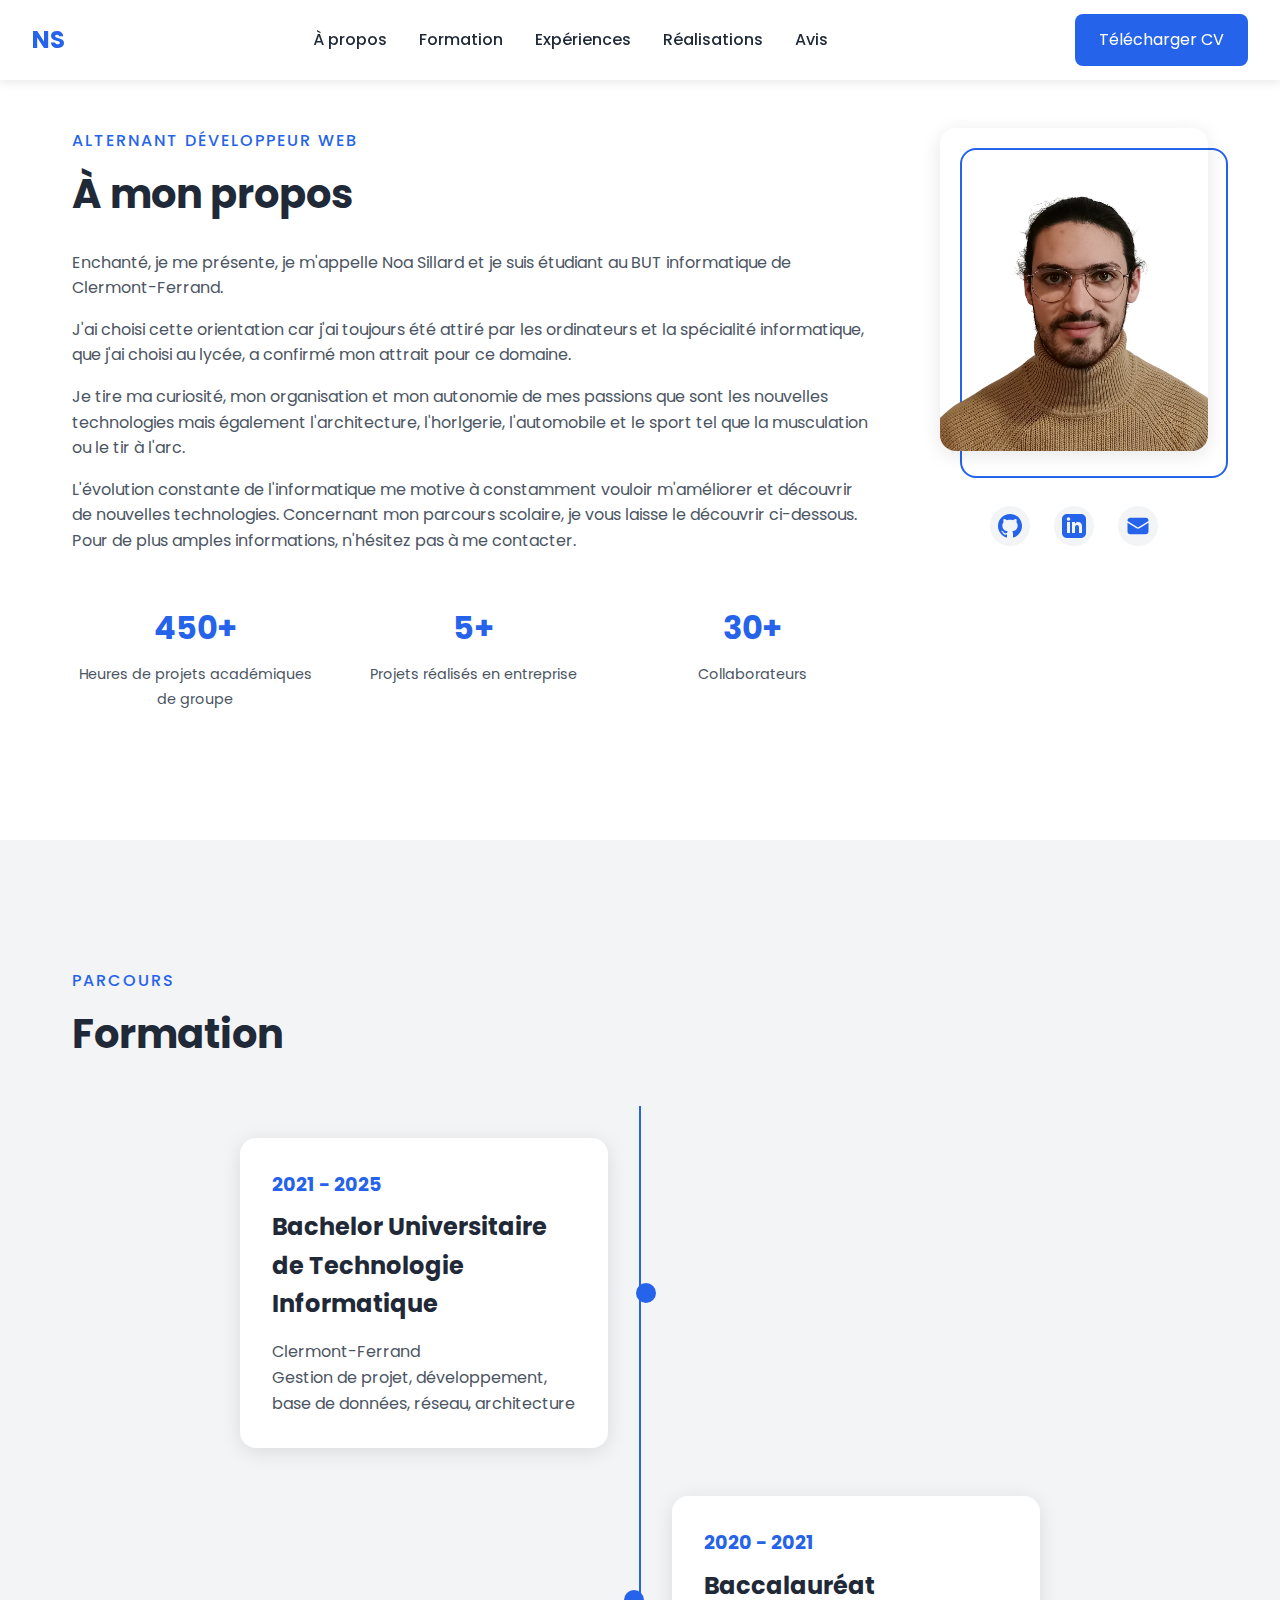
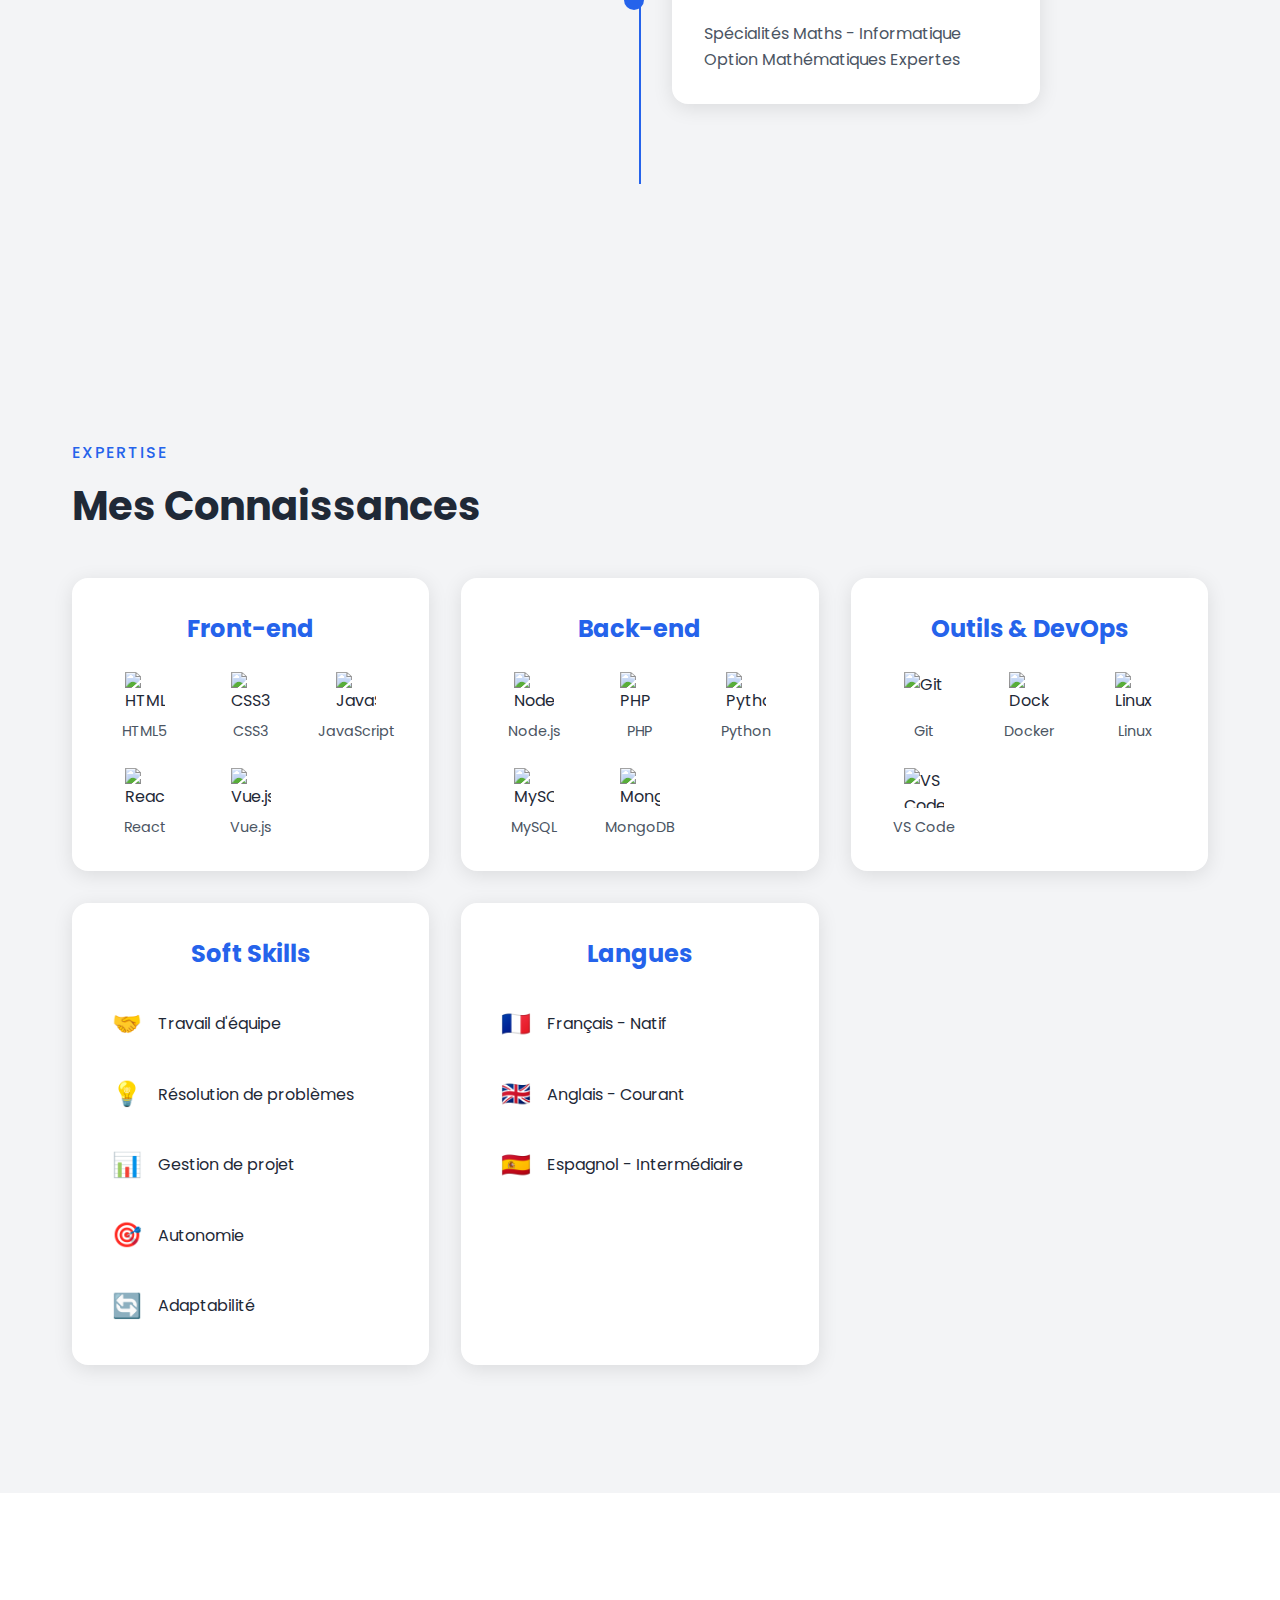
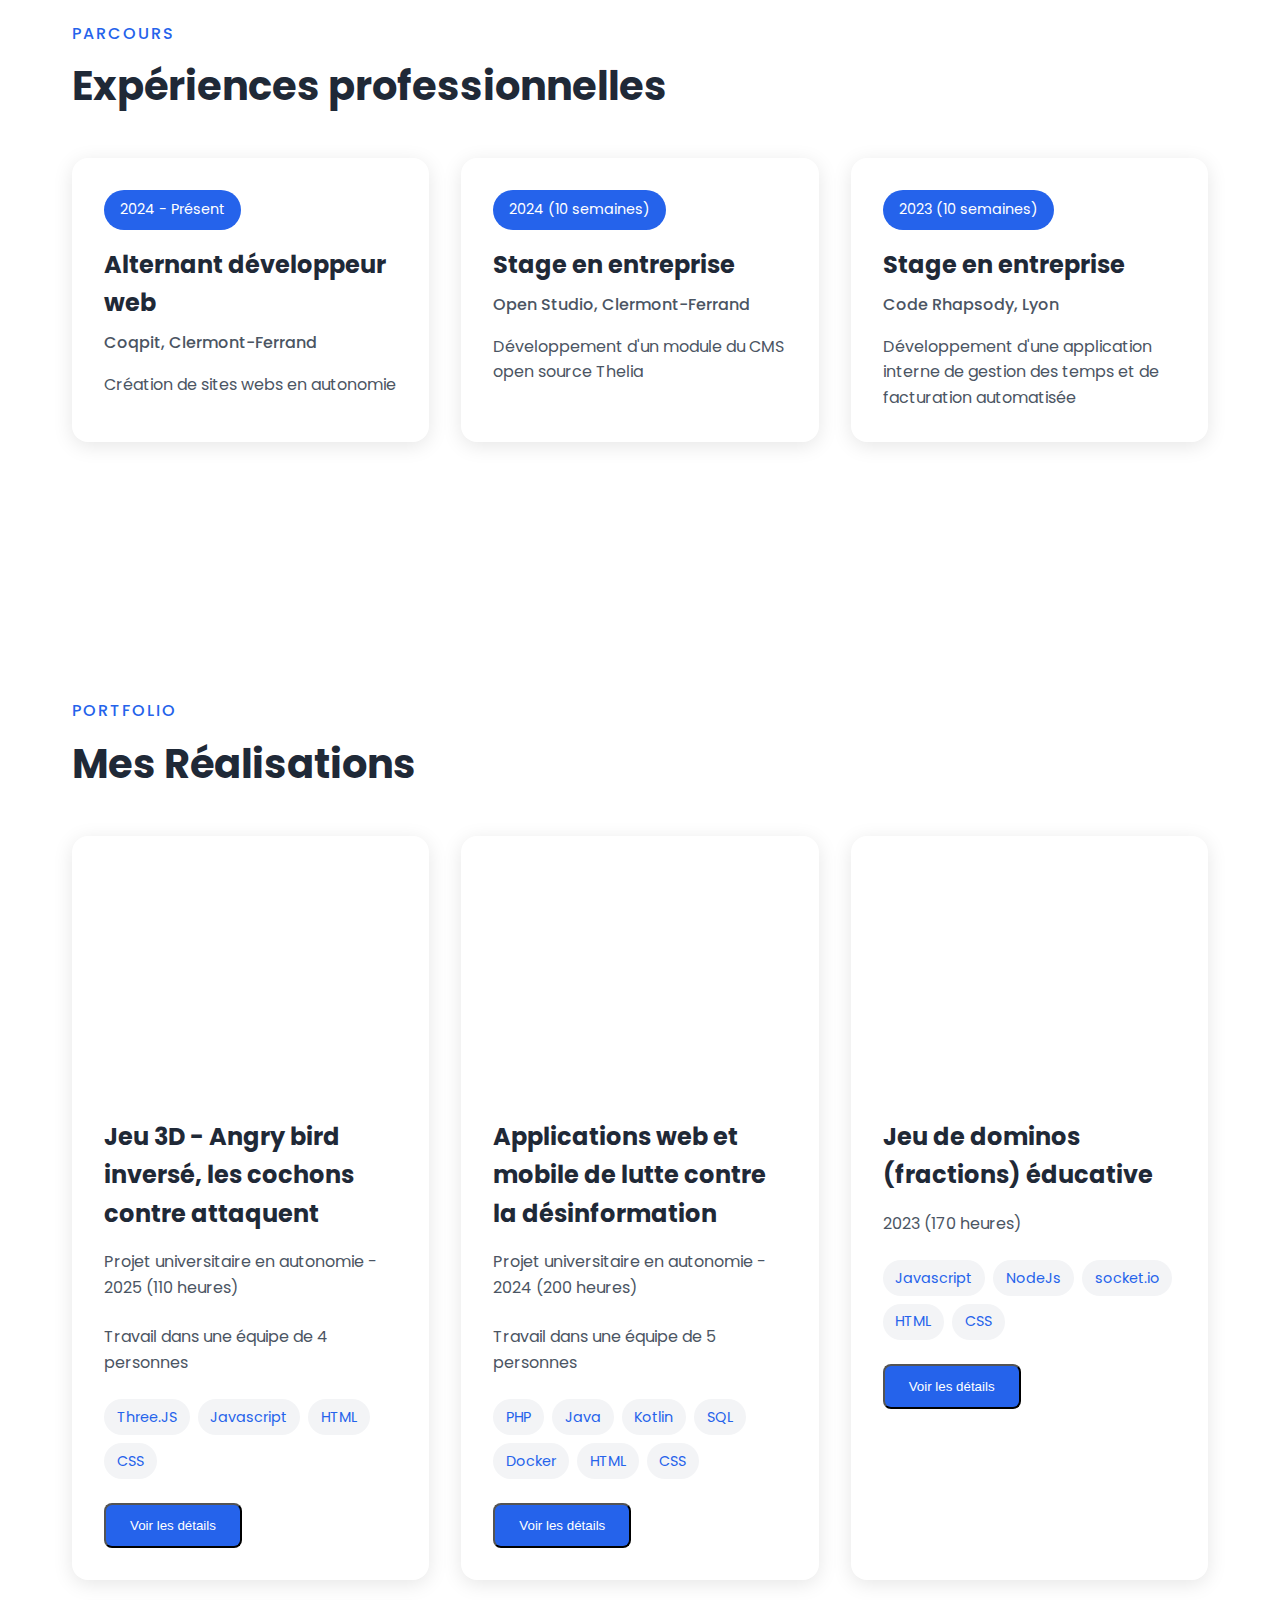
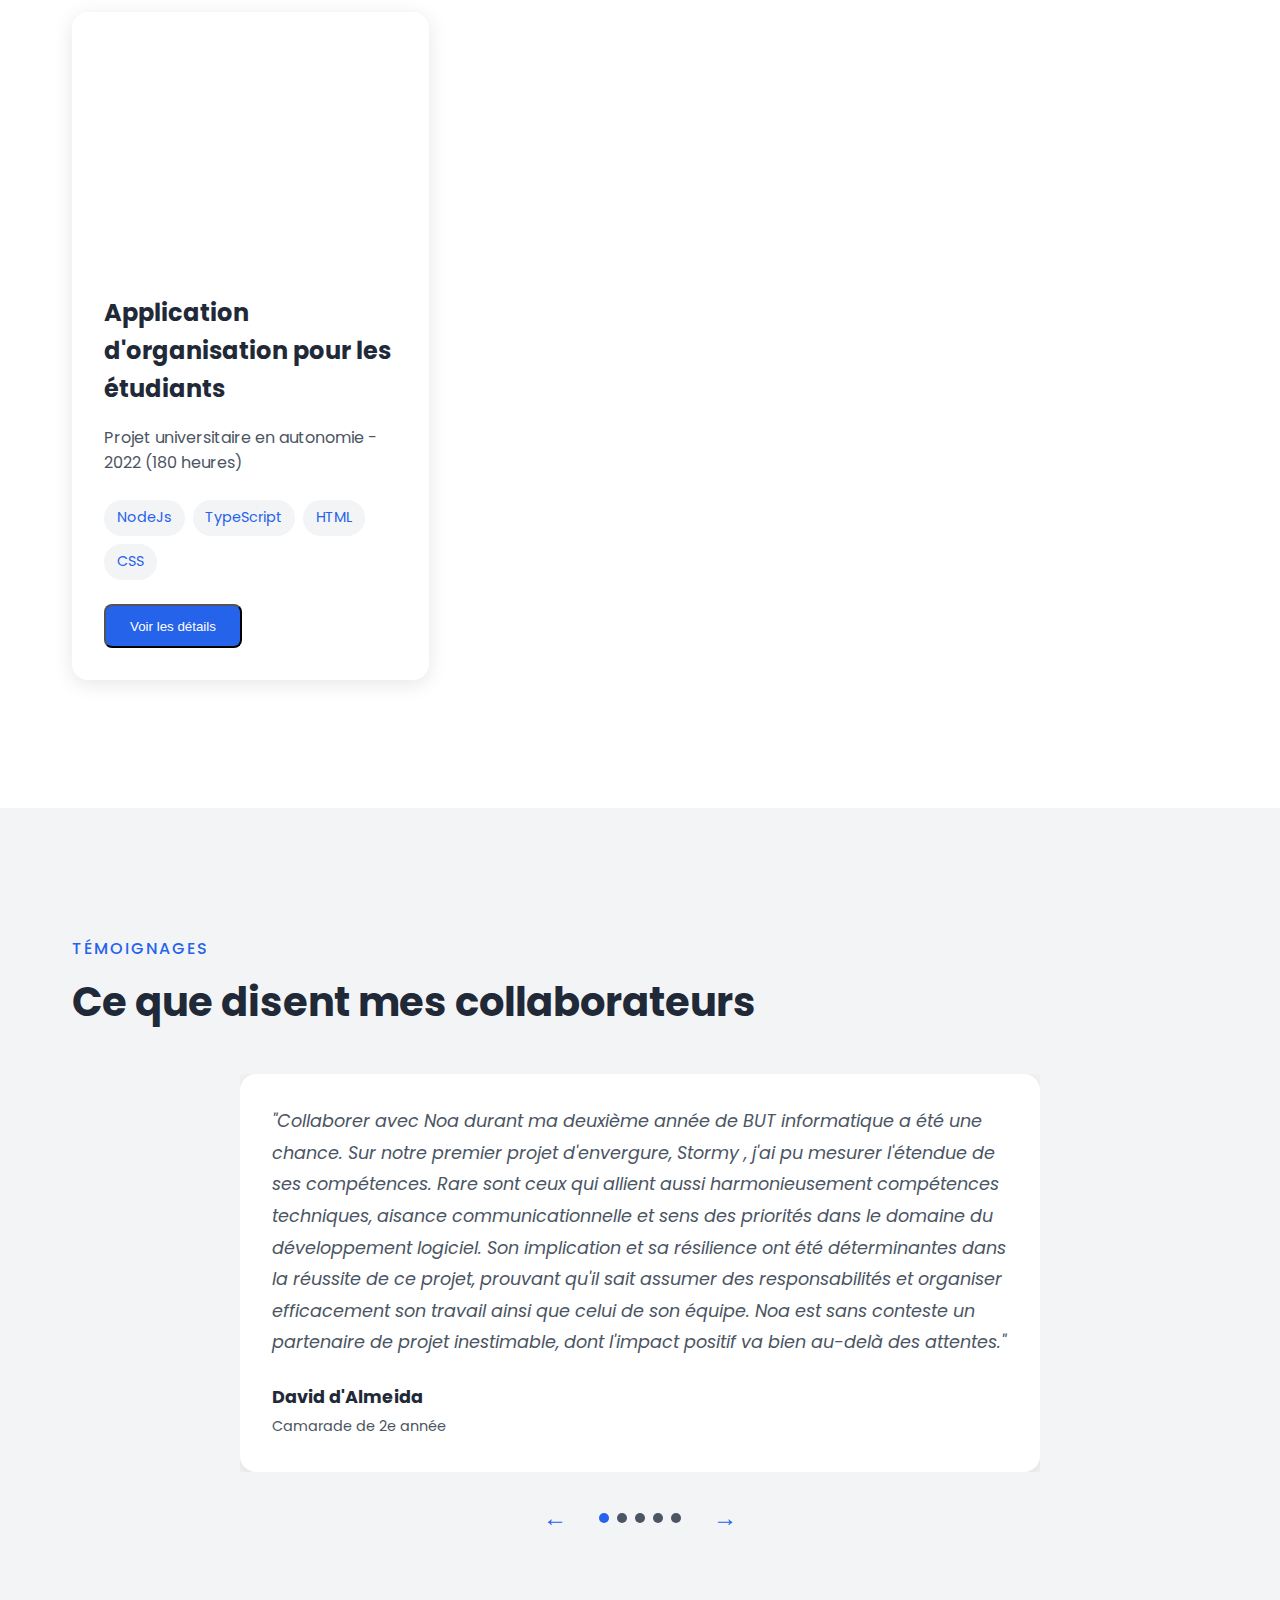
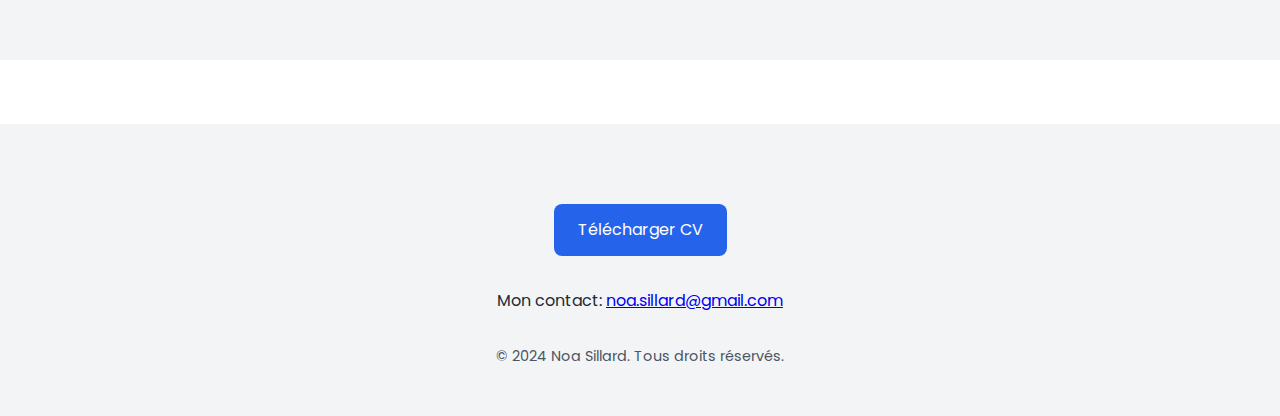
==== index.html @ a4a748f6 "first push" ====
<!DOCTYPE html>
<html lang="fr">
<head>
    <meta charset="UTF-8">
    <meta name="viewport" content="width=device-width, initial-scale=1.0">
    <meta name="description" content="Portfolio de Noa Sillard - Découvrez mes projets, compétences et expériences professionnelles">
    <meta name="keywords" content="Noa Sillard, portfolio, développeur, projets, expériences professionnelles">
    <title>Noa Sillard - Portfolio</title>
    
    <!-- Styles -->
    <link rel="stylesheet" href="style/main.css">
    <link rel="stylesheet" href="style/header.css">
    <link rel="stylesheet" href="style/about.css">
    <link rel="stylesheet" href="style/skills.css">
    <link rel="stylesheet" href="style/formation.css">
    <link rel="stylesheet" href="style/experience.css">
    <link rel="stylesheet" href="style/projects.css">
    <link rel="stylesheet" href="style/testimonials.css">
    <link rel="stylesheet" href="style/footer.css">
    <link rel="stylesheet" href="https://fonts.googleapis.com/css2?family=Poppins:wght@300;400;500;600;700&display=swap">
</head>
<body>
    <div id="header-container"></div>
    <main>
        <div id="about-container"></div>
        <div id="formation-container"></div>
        <div id="skills-container"></div>
        <div id="experience-container"></div>
        <div id="projects-container"></div>
        <div id="testimonials-container"></div>
    </main>
    <div id="footer-container"></div>

    <!-- Scripts -->
    <script src="js/include.js"></script>
    <script src="js/main.js" type="module"></script>
</body>
</html>
---- style/main.css ----
:root {
    --primary-color: #2563eb;
    --text-color: #1f2937;
    --bg-color: #ffffff;
    --accent-color: #3b82f6;
    --gray-light: #f3f4f6;
    --gray-dark: #4b5563;
    --transition: all 0.3s ease;
}

* {
    margin: 0;
    padding: 0;
    box-sizing: border-box;
}

body {
    font-family: 'Poppins', sans-serif;
    line-height: 1.6;
    color: var(--text-color);
    background-color: var(--bg-color);
}

.container {
    max-width: 1200px;
    margin: 0 auto;
    padding: 0 2rem;
}

.section {
    padding: 8rem 0;
}

.section-subtitle {
    display: inline-block;
    font-size: 1rem;
    color: var(--primary-color);
    font-weight: 500;
    margin-bottom: 1rem;
    text-transform: uppercase;
    letter-spacing: 2px;
}

.section-title {
    font-size: 2.5rem;
    margin-bottom: 2rem;
    color: var(--text-color);
    line-height: 1.2;
}

/* Boutons communs */
.btn-primary {
    display: inline-block;
    padding: 0.8rem 1.5rem;
    background-color: var(--primary-color);
    color: white;
    text-decoration: none;
    border-radius: 0.5rem;
    transition: var(--transition);
}

.btn-primary:hover {
    background-color: var(--accent-color);
    transform: translateY(-2px);
}

.btn-secondary {
    display: inline-block;
    padding: 0.8rem 1.5rem;
    background-color: var(--accent-color);
    color: white;
    text-decoration: none;
    border-radius: 0.5rem;
    transition: var(--transition);
}

.btn-outline {
    display: inline-block;
    padding: 0.8rem 1.5rem;
    border: 2px solid var(--primary-color);
    color: var(--primary-color);
    text-decoration: none;
    border-radius: 0.5rem;
    transition: var(--transition);
}

.btn-outline:hover {
    background-color: var(--primary-color);
    color: white;
}
---- style/header.css ----
.header {
    position: fixed;
    top: 0;
    left: 0;
    width: 100%;
    background-color: var(--bg-color);
    box-shadow: 0 2px 10px rgba(0, 0, 0, 0.1);
    z-index: 1000;
    transition: var(--transition);
}

.nav-container {
    display: flex;
    justify-content: space-between;
    align-items: center;
    height: 80px;
    padding: 0 2rem;
}

.logo {
    font-size: 1.5rem;
    font-weight: 700;
    color: var(--primary-color);
}

.nav-links {
    display: flex;
    gap: 2rem;
    list-style: none;
}

.nav-links a {
    text-decoration: none;
    color: var(--text-color);
    font-weight: 500;
    transition: var(--transition);
}

.nav-links a:hover {
    color: var(--primary-color);
}

/* Mobile Menu */
.mobile-menu-btn {
    display: none;
    flex-direction: column;
    justify-content: space-between;
    width: 30px;
    height: 21px;
    background: none;
    border: none;
    cursor: pointer;
    padding: 0;
    z-index: 1000;
}

.mobile-menu-btn span {
    width: 100%;
    height: 3px;
    background-color: var(--primary-color);
    border-radius: 3px;
    transition: var(--transition);
}

@media (max-width: 768px) {
    .mobile-menu-btn {
        display: flex;
    }

    .nav-links {
        position: fixed;
        top: 80px;
        left: -100%;
        width: 100%;
        height: calc(100vh - 80px);
        background-color: var(--bg-color);
        flex-direction: column;
        align-items: center;
        padding: 2rem;
        transition: var(--transition);
        z-index: 900;
    }

    .nav-links.active {
        left: 0;
    }

    .nav-links li {
        margin: 1.5rem 0;
    }

    .mobile-menu-btn.active span:nth-child(1) {
        transform: translateY(9px) rotate(45deg);
    }

    .mobile-menu-btn.active span:nth-child(2) {
        opacity: 0;
    }

    .mobile-menu-btn.active span:nth-child(3) {
        transform: translateY(-9px) rotate(-45deg);
    }
}
---- style/about.css ----
.about-content {
    display: grid;
    grid-template-columns: 3fr 1fr;
    gap: 4rem;
    align-items: start;
}

.about-description {
    margin-bottom: 2.5rem;
}

.about-description p {
    margin-bottom: 1rem;
    color: var(--gray-dark);
}

.about-stats {
    display: grid;
    grid-template-columns: repeat(3, 1fr);
    gap: 2rem;
    margin-top: 3rem;
}

.stat-item {
    text-align: center;
}

.stat-number {
    display: block;
    font-size: 2rem;
    font-weight: 700;
    color: var(--primary-color);
    margin-bottom: 0.5rem;
}

.stat-label {
    font-size: 0.9rem;
    color: var(--gray-dark);
}

.about-right {
    display: flex;
    flex-direction: column;
    gap: 2rem;
}

.about-image {
    position: relative;
    max-width: 400px;
    margin: 0 auto;
}

.profile-image {
    width: 100%;
    border-radius: 1rem;
    box-shadow: 0 4px 20px rgba(0, 0, 0, 0.1);
    position: relative;
    z-index: 2;
}

.image-decoration {
    position: absolute;
    width: 100%;
    height: 100%;
    border: 2px solid var(--primary-color);
    border-radius: 1rem;
    top: 20px;
    left: 20px;
    z-index: 1;
}

.about-social {
    display: flex;
    justify-content: center;
    gap: 1.5rem;
    margin-top: 1rem;
}

.social-link {
    display: flex;
    align-items: center;
    justify-content: center;
    width: 40px;
    height: 40px;
    border-radius: 50%;
    background-color: var(--gray-light);
    transition: var(--transition);
}

.social-link:hover {
    transform: translateY(-3px);
    background-color: var(--primary-color);
}

.social-link img,
.social-link svg {
    width: 24px;
    height: 24px;
    color: var(--primary-color);
}

.social-link:hover img,
.social-link:hover svg {
    filter: brightness(0) invert(1);
}

.mail-icon {
    width: 24px;
    height: 24px;
}

@media (max-width: 768px) {
    .about-content {
        grid-template-columns: 1fr;
        text-align: center;
    }

    .about-stats {
        justify-content: center;
    }

    .about-image {
        max-width: 300px;
    }

    .image-decoration {
        display: none;
    }
}
---- style/skills.css ----
.skills {
    background-color: var(--gray-light);
}

.skills-grid {
    display: grid;
    grid-template-columns: repeat(auto-fit, minmax(280px, 1fr));
    gap: 2rem;
    margin-top: 3rem;
}

.skill-card {
    background-color: var(--bg-color);
    border-radius: 1rem;
    padding: 2rem;
    box-shadow: 0 4px 20px rgba(0, 0, 0, 0.1);
    transition: var(--transition);
}

.skill-card:hover {
    transform: translateY(-5px);
}

.skill-card h3 {
    font-size: 1.5rem;
    color: var(--primary-color);
    margin-bottom: 1.5rem;
    text-align: center;
}

.skill-items {
    display: grid;
    grid-template-columns: repeat(auto-fit, minmax(80px, 1fr));
    gap: 1.5rem;
}

.skill-item {
    display: flex;
    flex-direction: column;
    align-items: center;
    gap: 0.5rem;
}

.skill-item img {
    width: 40px;
    height: 40px;
    transition: var(--transition);
}

.skill-item:hover img {
    transform: scale(1.1);
}

.skill-item span {
    font-size: 0.9rem;
    color: var(--gray-dark);
    text-align: center;
}

.skill-list {
    display: flex;
    flex-direction: column;
    gap: 1rem;
}

.skill-list-item {
    display: flex;
    align-items: center;
    gap: 1rem;
    padding: 0.5rem;
    border-radius: 0.5rem;
    transition: var(--transition);
}

.skill-list-item:hover {
    background-color: var(--gray-light);
}

.skill-icon {
    font-size: 1.5rem;
}

@media (max-width: 768px) {
    .skills-grid {
        grid-template-columns: 1fr;
    }
}
---- style/formation.css ----
.formation {
    background-color: var(--gray-light);
}

.timeline {
    position: relative;
    max-width: 800px;
    margin: 3rem auto 0;
    padding: 2rem 0;
}

.timeline::before {
    content: '';
    position: absolute;
    width: 2px;
    height: 100%;
    background-color: var(--primary-color);
    left: 50%;
    transform: translateX(-50%);
    top: 0;
}

.timeline-item {
    position: relative;
    margin-bottom: 3rem;
    width: calc(50% - 2rem);
    margin-left: auto;
}

.timeline-item:nth-child(odd) {
    margin-right: auto;
    margin-left: 0;
}

.timeline-content {
    background-color: var(--bg-color);
    padding: 2rem;
    border-radius: 1rem;
    box-shadow: 0 4px 20px rgba(0, 0, 0, 0.1);
    position: relative;
    transition: var(--transition);
}

.timeline-content:hover {
    transform: translateY(-5px);
}

.timeline-content::before {
    content: '';
    position: absolute;
    width: 20px;
    height: 20px;
    background-color: var(--primary-color);
    border-radius: 50%;
    top: 50%;
    transform: translateY(-50%);
}

.timeline-item:nth-child(odd) .timeline-content::before {
    right: -3rem;
}

.timeline-item:nth-child(even) .timeline-content::before {
    left: -3rem;
}

.timeline-content h3 {
    color: var(--primary-color);
    font-size: 1.2rem;
    margin-bottom: 0.5rem;
}

.timeline-content h4 {
    font-size: 1.5rem;
    margin-bottom: 1rem;
    color: var(--text-color);
}

.timeline-content p {
    color: var(--gray-dark);
}

@media (max-width: 768px) {
    .timeline::before {
        left: 1rem;
    }

    .timeline-item {
        width: calc(100% - 3rem);
        margin-left: 3rem;
    }

    .timeline-item:nth-child(odd) {
        margin-left: 3rem;
    }

    .timeline-content::before {
        left: -2.5rem !important;
    }
}
---- style/experience.css ----
.experience-grid {
    display: grid;
    grid-template-columns: repeat(auto-fit, minmax(300px, 1fr));
    gap: 2rem;
    margin-top: 3rem;
}

.experience-card {
    background-color: var(--bg-color);
    border-radius: 1rem;
    padding: 2rem;
    box-shadow: 0 4px 20px rgba(0, 0, 0, 0.1);
    transition: var(--transition);
    position: relative;
    overflow: hidden;
    cursor: pointer;
}

.experience-card:hover {
    transform: translateY(-5px);
}

.experience-date {
    display: inline-block;
    background-color: var(--primary-color);
    color: white;
    padding: 0.5rem 1rem;
    border-radius: 2rem;
    font-size: 0.9rem;
    margin-bottom: 1rem;
}

.experience-card h3 {
    font-size: 1.5rem;
    margin-bottom: 0.5rem;
    color: var(--text-color);
}

.experience-company {
    color: var(--gray-dark);
    margin-bottom: 1rem;
    font-weight: 500;
}

.experience-preview {
    color: var(--gray-dark);
}

.experience-hover {
    position: absolute;
    top: 0;
    left: 0;
    width: 100%;
    height: 100%;
    background-color: rgba(37, 99, 235, 0.95);
    color: white;
    padding: 2rem;
    opacity: 0;
    transition: var(--transition);
    display: flex;
    flex-direction: column;
    justify-content: center;
}

.experience-card:hover .experience-hover {
    opacity: 1;
}

.experience-hover p {
    margin-bottom: 0.5rem;
}

.experience-hover p:last-child {
    margin-top: 1rem;
    font-style: italic;
    font-size: 0.9rem;
}

/* Modal */
.modal {
    display: none;
    position: fixed;
    top: 0;
    left: 0;
    width: 100%;
    height: 100%;
    background-color: rgba(0, 0, 0, 0.8);
    z-index: 1100;
    overflow-y: auto;
}

.modal-content {
    position: relative;
    background-color: var(--bg-color);
    margin: 2rem auto;
    padding: 2rem;
    width: 90%;
    max-width: 800px;
    border-radius: 1rem;
    box-shadow: 0 4px 20px rgba(0, 0, 0, 0.2);
}

.modal-close {
    position: absolute;
    top: 1rem;
    right: 1rem;
    font-size: 1.5rem;
    background: none;
    border: none;
    color: var(--gray-dark);
    cursor: pointer;
    transition: var(--transition);
}

.modal-close:hover {
    color: var(--primary-color);
    transform: rotate(90deg);
}

.modal-date {
    display: inline-block;
    background-color: var(--primary-color);
    color: white;
    padding: 0.5rem 1rem;
    border-radius: 2rem;
    font-size: 0.9rem;
    margin-bottom: 1rem;
}

.modal-title {
    font-size: 1.8rem;
    margin-bottom: 0.5rem;
    color: var(--text-color);
}

.modal-company {
    color: var(--gray-dark);
    font-weight: 500;
    margin-bottom: 1.5rem;
}

.modal-description {
    color: var(--gray-dark);
    margin-bottom: 1.5rem;
    line-height: 1.6;
}

.modal-skills {
    display: flex;
    flex-wrap: wrap;
    gap: 0.5rem;
    margin-bottom: 1.5rem;
}

.modal-skills span {
    background-color: var(--gray-light);
    color: var(--primary-color);
    padding: 0.4rem 0.8rem;
    border-radius: 2rem;
    font-size: 0.9rem;
}

.modal-achievements {
    border-top: 1px solid var(--gray-light);
    padding-top: 1.5rem;
    color: var(--gray-dark);
}

.modal-achievements h4 {
    color: var(--text-color);
    margin-bottom: 1rem;
}

@media (max-width: 768px) {
    .experience-grid {
        grid-template-columns: 1fr;
    }
}
---- style/projects.css ----
.projects-grid {
    display: grid;
    grid-template-columns: repeat(auto-fit, minmax(300px, 1fr));
    gap: 2rem;
    margin-top: 3rem;
}

.project-card {
    background-color: var(--bg-color);
    border-radius: 1rem;
    overflow: hidden;
    box-shadow: 0 4px 20px rgba(0, 0, 0, 0.1);
    transition: var(--transition);
    cursor: pointer;
}

.project-card:hover {
    transform: translateY(-10px);
}

.project-image {
    width: 100%;
    height: 250px;
    overflow: hidden;
}

.project-image img {
    width: 100%;
    height: 100%;
    object-fit: cover;
    transition: var(--transition);
}

.project-card:hover .project-image img {
    transform: scale(1.1);
}

.project-content {
    padding: 2rem;
}

.project-content h3 {
    font-size: 1.5rem;
    margin-bottom: 1rem;
    color: var(--text-color);
}

.project-content p {
    color: var(--gray-dark);
    margin-bottom: 1.5rem;
}

.project-tags {
    display: flex;
    flex-wrap: wrap;
    gap: 0.5rem;
    margin-bottom: 1.5rem;
}

.project-tags span {
    background-color: var(--gray-light);
    color: var(--primary-color);
    padding: 0.4rem 0.8rem;
    border-radius: 2rem;
    font-size: 0.9rem;
}

/* Modal */
.modal {
    display: none;
    position: fixed;
    top: 0;
    left: 0;
    width: 100%;
    height: 100%;
    background-color: rgba(0, 0, 0, 0.8);
    z-index: 1100;
    overflow-y: auto;
}

.modal-content {
    position: relative;
    background-color: var(--bg-color);
    margin: 2rem auto;
    padding: 2rem;
    width: 90%;
    max-width: 800px;
    border-radius: 1rem;
    box-shadow: 0 4px 20px rgba(0, 0, 0, 0.2);
}

.modal-close {
    position: absolute;
    top: 1rem;
    right: 1rem;
    font-size: 1.5rem;
    background: none;
    border: none;
    color: var(--gray-dark);
    cursor: pointer;
    transition: var(--transition);
}

.modal-close:hover {
    color: var(--primary-color);
    transform: rotate(90deg);
}

.modal-image {
    width: 100%;
    height: 300px;
    object-fit: cover;
    border-radius: 0.5rem;
    margin-bottom: 1.5rem;
}

.modal-title {
    font-size: 1.8rem;
    margin-bottom: 1rem;
    color: var(--text-color);
}

.modal-description {
    color: var(--gray-dark);
    margin-bottom: 1.5rem;
    line-height: 1.6;
    white-space: pre-line;
}

.modal-tags {
    display: flex;
    flex-wrap: wrap;
    gap: 0.5rem;
    margin-bottom: 1.5rem;
}

.modal-tags span {
    background-color: var(--gray-light);
    color: var(--primary-color);
    padding: 0.4rem 0.8rem;
    border-radius: 2rem;
    font-size: 0.9rem;
}

.modal-link {
    display: inline-block;
    padding: 0.8rem 1.5rem;
    background-color: var(--primary-color);
    color: white;
    text-decoration: none;
    border-radius: 0.5rem;
    transition: var(--transition);
}

.modal-link:hover {
    background-color: var(--accent-color);
    transform: translateY(-2px);
}
---- style/testimonials.css ----
.testimonials {
    background-color: var(--gray-light);
}

.testimonials-slider {
    position: relative;
    max-width: 800px;
    margin: 3rem auto 0;
    overflow: hidden;
}

.testimonial-card {
    display: none;
    background-color: var(--bg-color);
    padding: 2rem;
    border-radius: 1rem;
    box-shadow: 0 4px 20px rgba(0, 0, 0, 0.1);
}

.testimonial-card.active {
    display: block;
    animation: fadeIn 0.5s ease-in-out;
}

.testimonial-content p {
    font-size: 1.1rem;
    color: var(--gray-dark);
    font-style: italic;
    margin-bottom: 1.5rem;
    line-height: 1.8;
}

.testimonial-author {
    display: flex;
    align-items: center;
    gap: 1rem;
}

.author-info h4 {
    font-size: 1.1rem;
    color: var(--text-color);
    margin-bottom: 0.2rem;
}

.author-info p {
    font-size: 0.9rem;
    color: var(--gray-dark);
    font-style: normal;
    margin: 0;
}

.testimonial-controls {
    display: flex;
    justify-content: center;
    align-items: center;
    gap: 2rem;
    margin-top: 2rem;
}

.control-btn {
    background: none;
    border: none;
    font-size: 1.5rem;
    color: var(--primary-color);
    cursor: pointer;
    transition: var(--transition);
}

.control-btn:hover {
    color: var(--accent-color);
}

.testimonial-dots {
    display: flex;
    gap: 0.5rem;
}

.dot {
    width: 10px;
    height: 10px;
    border-radius: 50%;
    background-color: var(--gray-dark);
    border: none;
    cursor: pointer;
    transition: var(--transition);
}

.dot.active {
    background-color: var(--primary-color);
}

@keyframes fadeIn {
    from {
        opacity: 0;
        transform: translateY(20px);
    }
    to {
        opacity: 1;
        transform: translateY(0);
    }
}
---- style/footer.css ----
.footer {
    background-color: var(--gray-light);
    padding: 3rem 0;
    margin-top: 4rem;
}

.footer-content {
    display: flex;
    flex-direction: column;
    align-items: center;
    gap: 2rem;
}

.social-links {
    display: flex;
    gap: 1.5rem;
}

.social-icon {
    width: 24px;
    height: 24px;
    background-size: contain;
    background-repeat: no-repeat;
    transition: var(--transition);
}

.social-icon.linkedin {
    background-image: url('data:image/svg+xml,<svg xmlns="http://www.w3.org/2000/svg" viewBox="0 0 24 24" fill="%232563eb"><path d="M19 0h-14c-2.761 0-5 2.239-5 5v14c0 2.761 2.239 5 5 5h14c2.762 0 5-2.239 5-5v-14c0-2.761-2.238-5-5-5zm-11 19h-3v-11h3v11zm-1.5-12.268c-.966 0-1.75-.79-1.75-1.764s.784-1.764 1.75-1.764 1.75.79 1.75 1.764-.783 1.764-1.75 1.764zm13.5 12.268h-3v-5.604c0-3.368-4-3.113-4 0v5.604h-3v-11h3v1.765c1.396-2.586 7-2.777 7 2.476v6.759z"/></svg>');
}

.social-icon.github {
    background-image: url('data:image/svg+xml,<svg xmlns="http://www.w3.org/2000/svg" viewBox="0 0 24 24" fill="%232563eb"><path d="M12 0c-6.626 0-12 5.373-12 12 0 5.302 3.438 9.8 8.207 11.387.599.111.793-.261.793-.577v-2.234c-3.338.726-4.033-1.416-4.033-1.416-.546-1.387-1.333-1.756-1.333-1.756-1.089-.745.083-.729.083-.729 1.205.084 1.839 1.237 1.839 1.237 1.07 1.834 2.807 1.304 3.492.997.107-.775.418-1.305.762-1.604-2.665-.305-5.467-1.334-5.467-5.931 0-1.311.469-2.381 1.236-3.221-.124-.303-.535-1.524.117-3.176 0 0 1.008-.322 3.301 1.23.957-.266 1.983-.399 3.003-.404 1.02.005 2.047.138 3.006.404 2.291-1.552 3.297-1.23 3.297-1.23.653 1.653.242 2.874.118 3.176.77.84 1.235 1.911 1.235 3.221 0 4.609-2.807 5.624-5.479 5.921.43.372.823 1.102.823 2.222v3.293c0 .319.192.694.801.576 4.765-1.589 8.199-6.086 8.199-11.386 0-6.627-5.373-12-12-12z"/></svg>');
}

.social-icon.twitter {
    background-image: url('data:image/svg+xml,<svg xmlns="http://www.w3.org/2000/svg" viewBox="0 0 24 24" fill="%232563eb"><path d="M24 4.557c-.883.392-1.832.656-2.828.775 1.017-.609 1.798-1.574 2.165-2.724-.951.564-2.005.974-3.127 1.195-.897-.957-2.178-1.555-3.594-1.555-3.179 0-5.515 2.966-4.797 6.045-4.091-.205-7.719-2.165-10.148-5.144-1.29 2.213-.669 5.108 1.523 6.574-.806-.026-1.566-.247-2.229-.616-.054 2.281 1.581 4.415 3.949 4.89-.693.188-1.452.232-2.224.084.626 1.956 2.444 3.379 4.6 3.419-2.07 1.623-4.678 2.348-7.29 2.04 2.179 1.397 4.768 2.212 7.548 2.212 9.142 0 14.307-7.721 13.995-14.646.962-.695 1.797-1.562 2.457-2.549z"/></svg>');
}

.social-links a:hover .social-icon {
    transform: translateY(-3px);
}

.copyright {
    color: var(--gray-dark);
    font-size: 0.9rem;
    text-align: center;
}
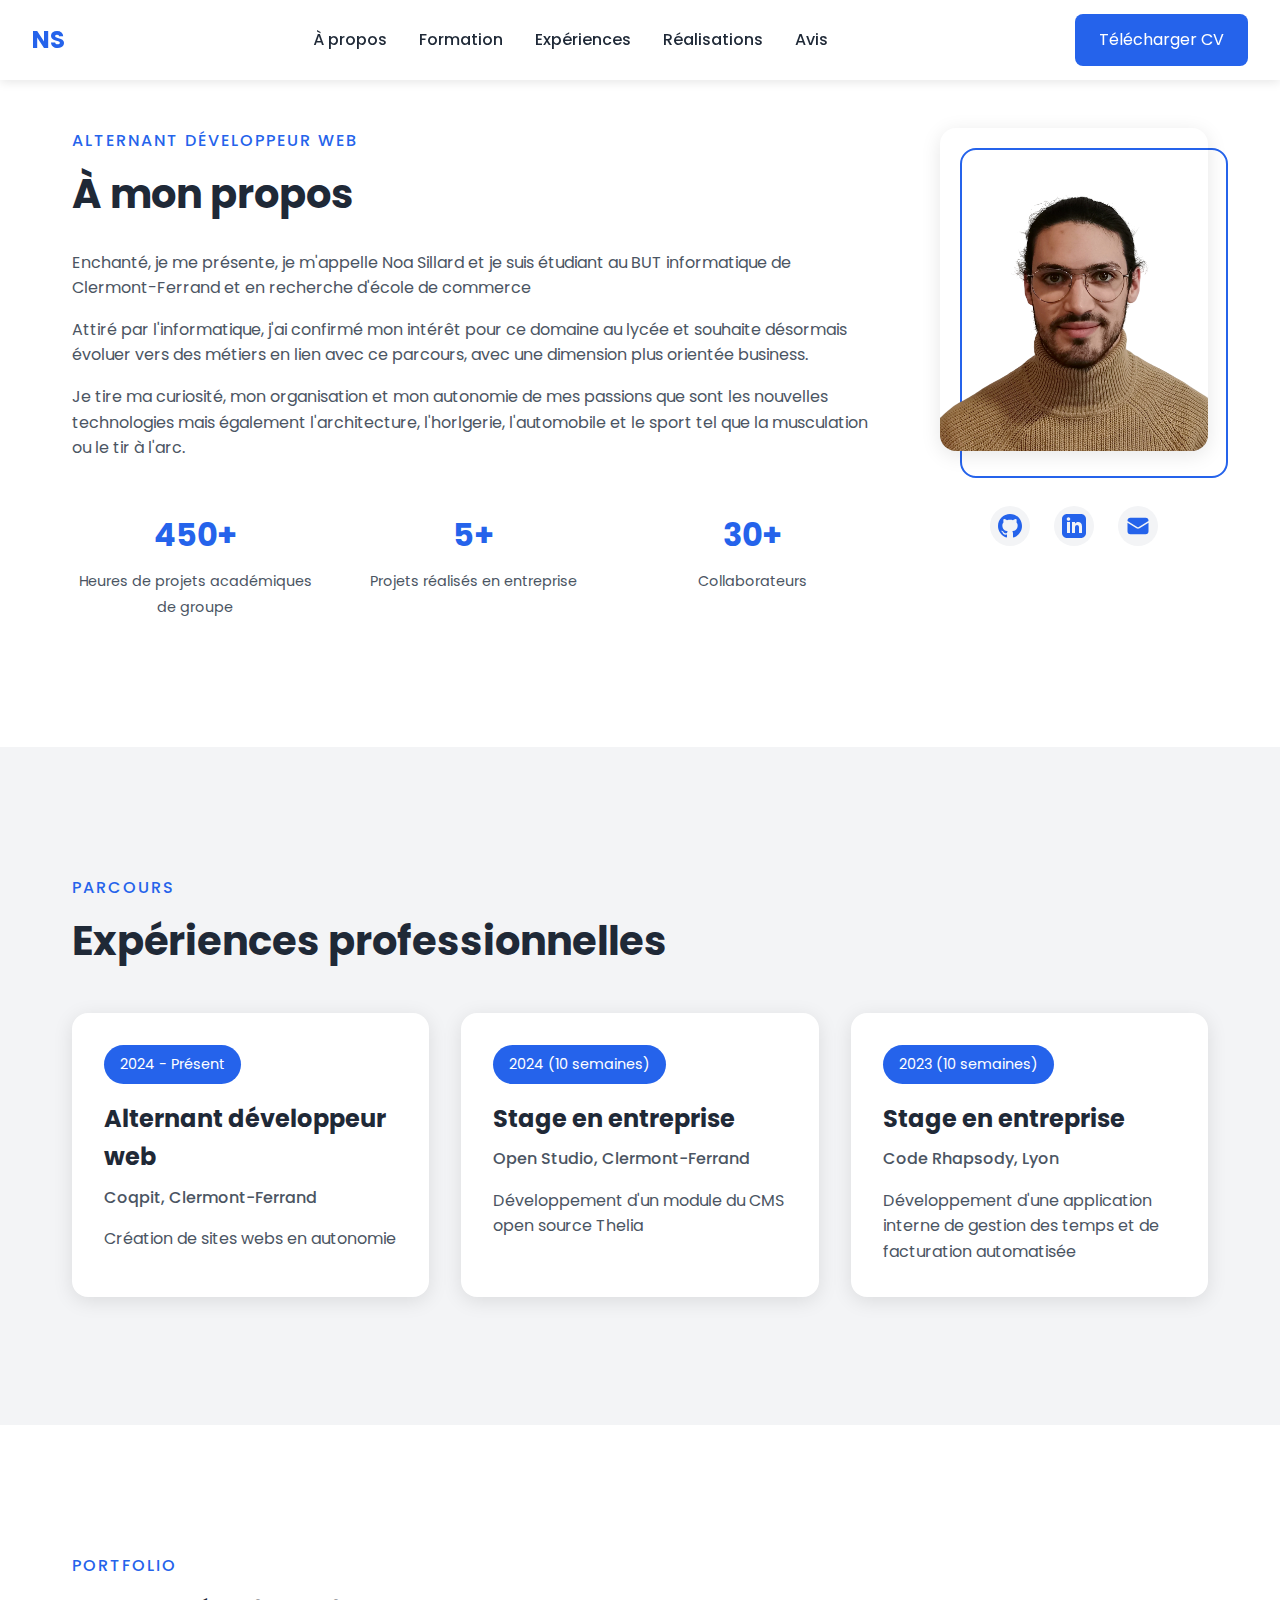
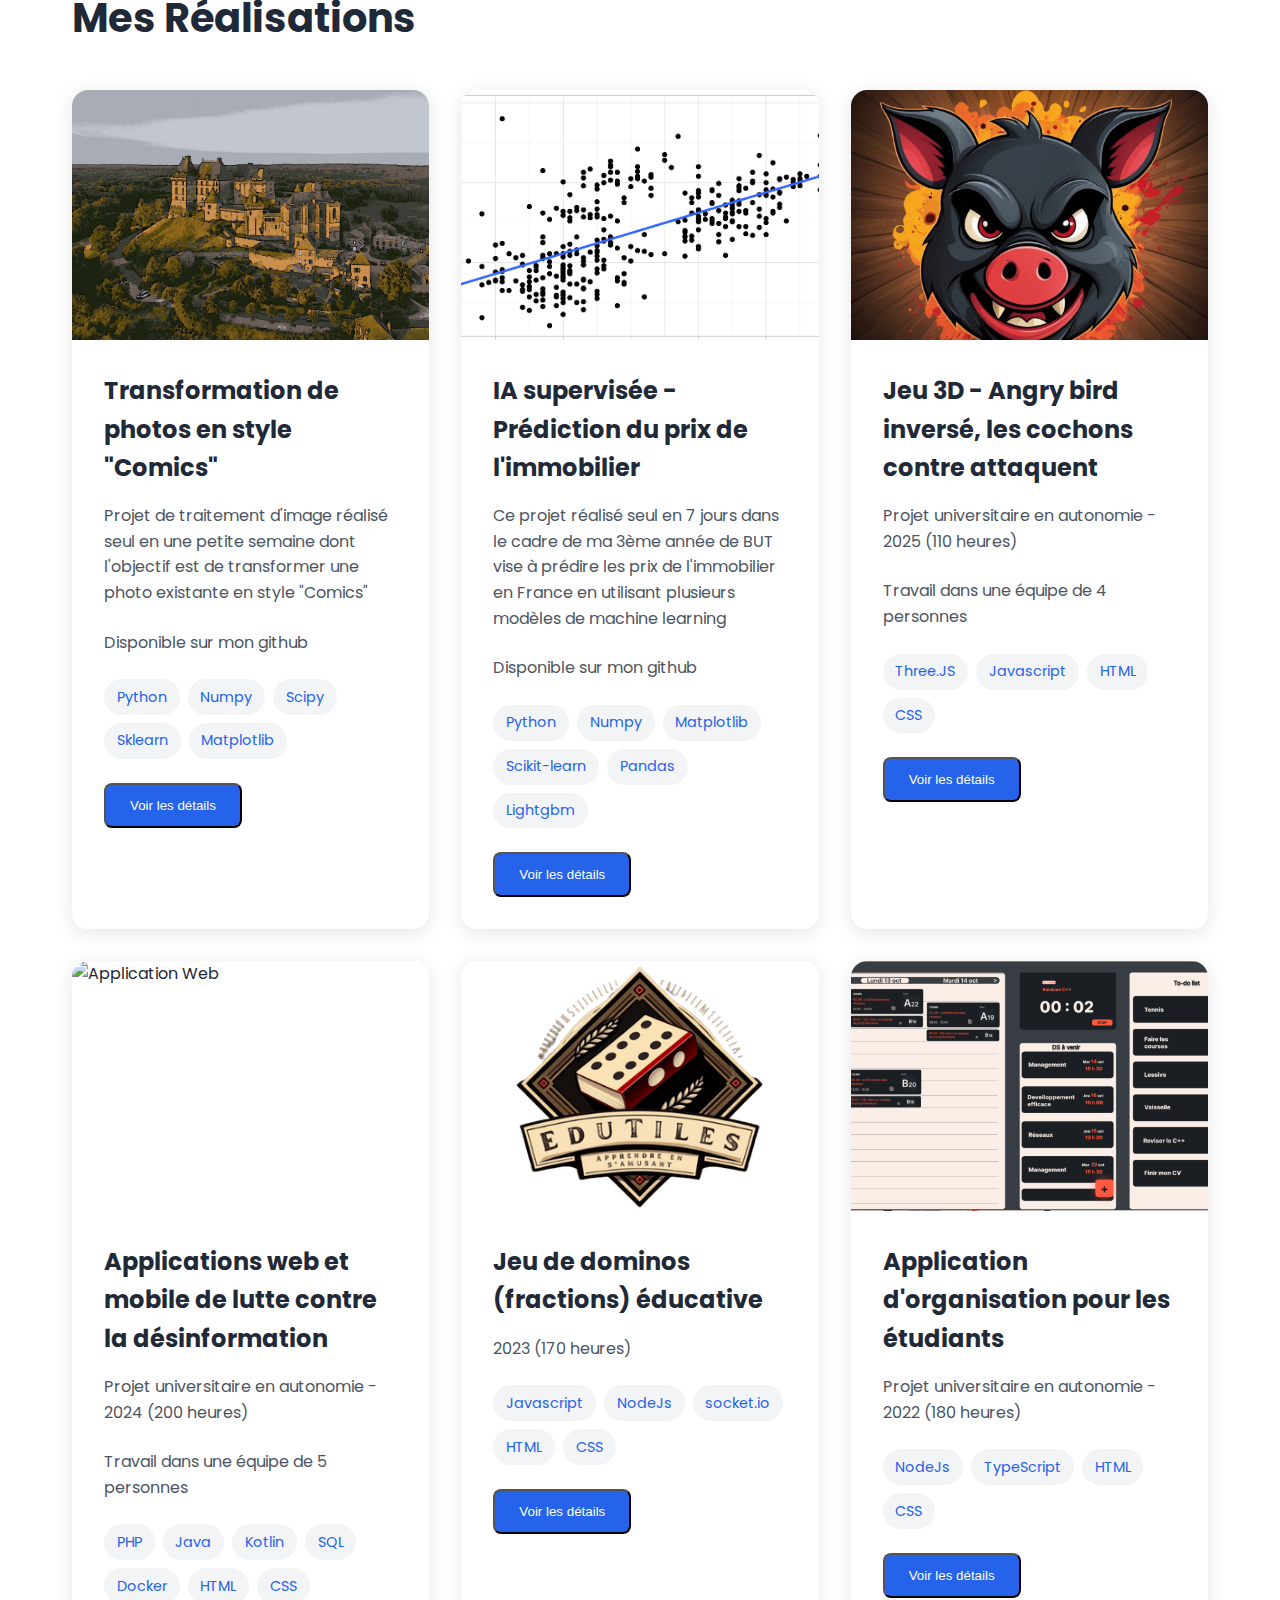
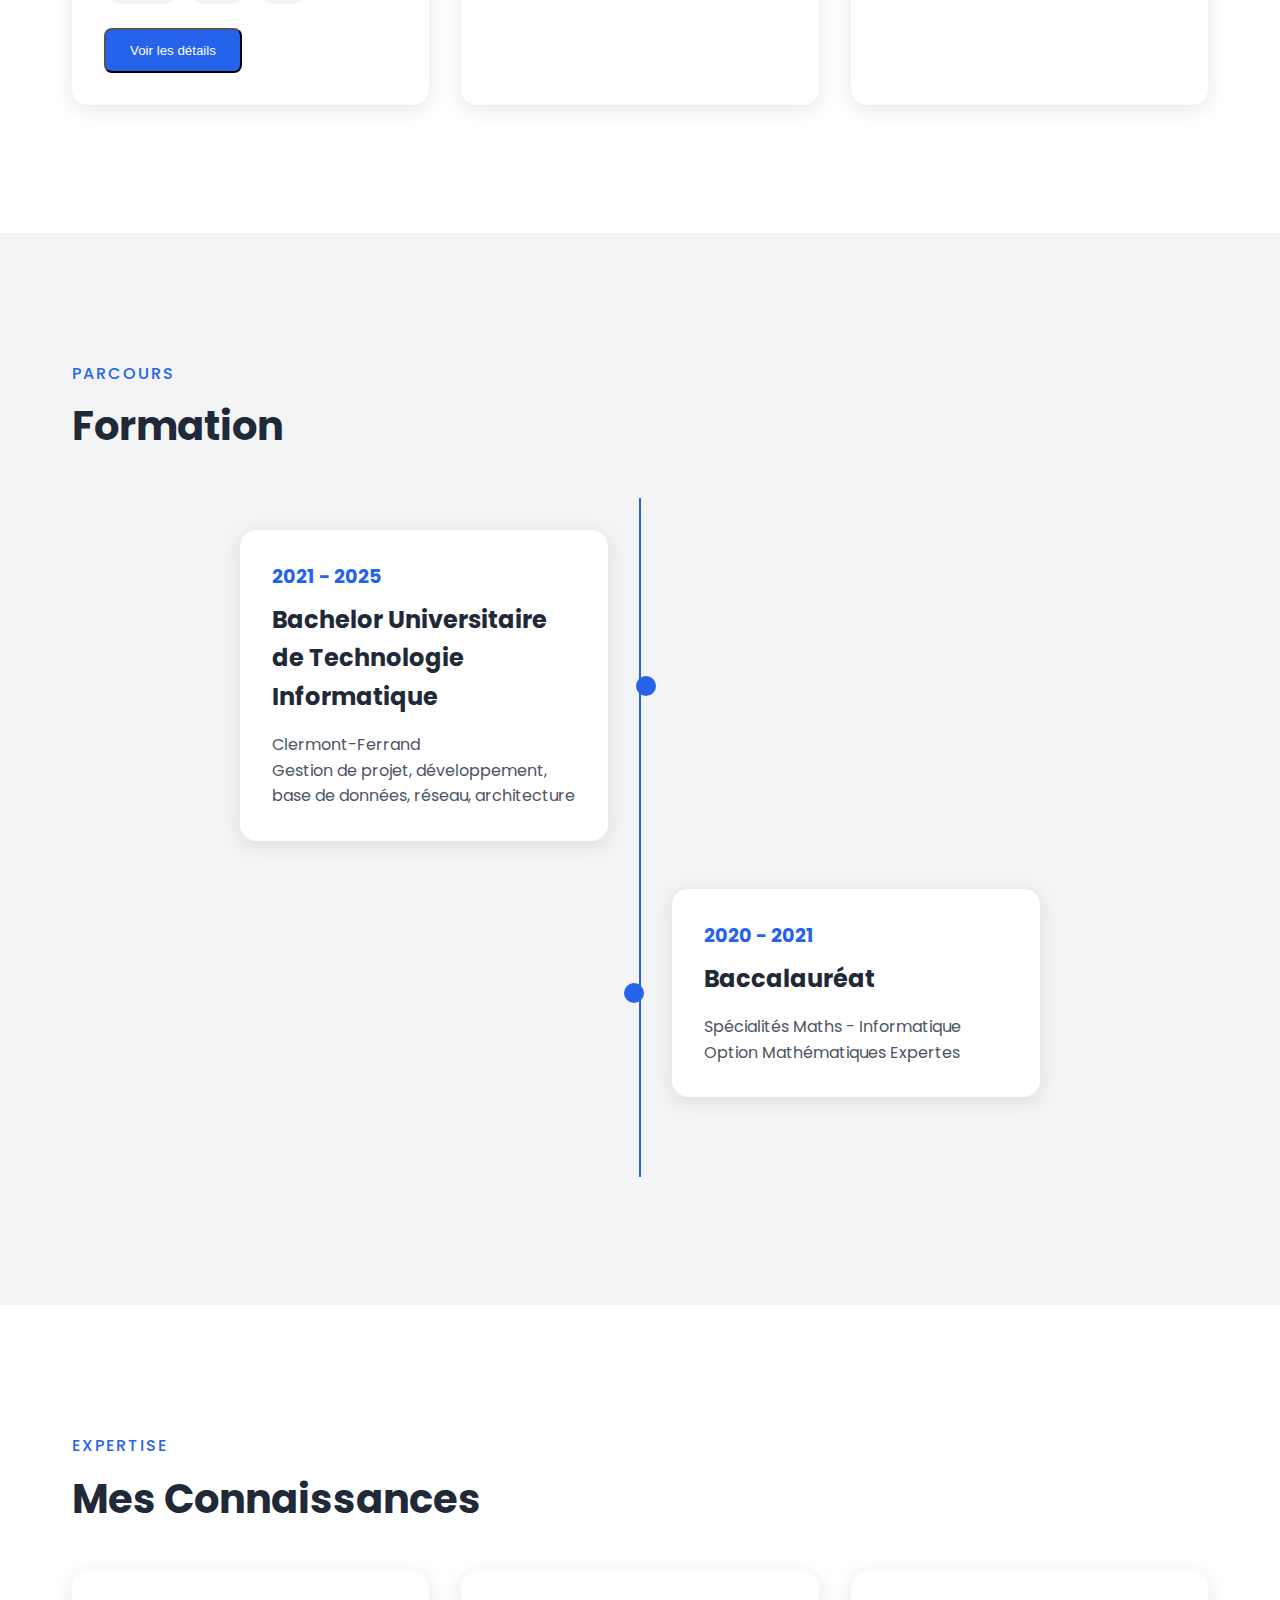
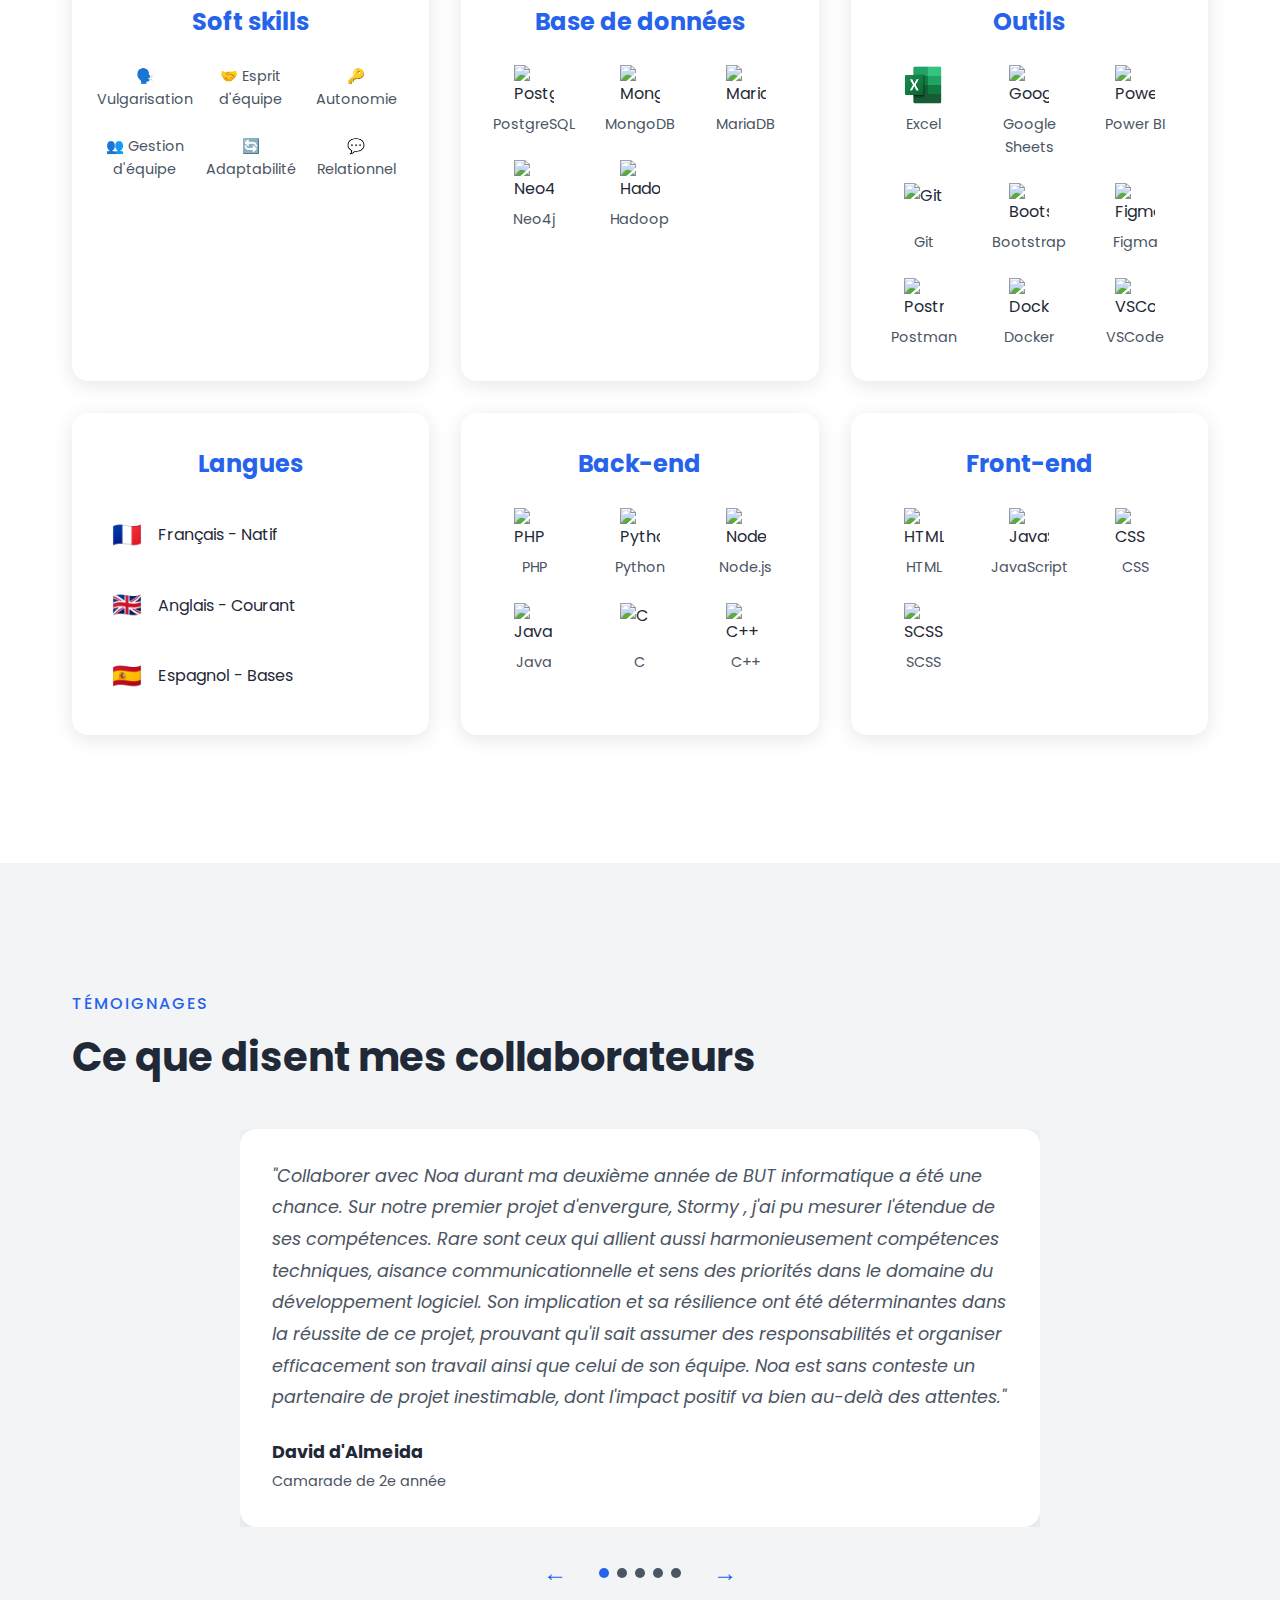
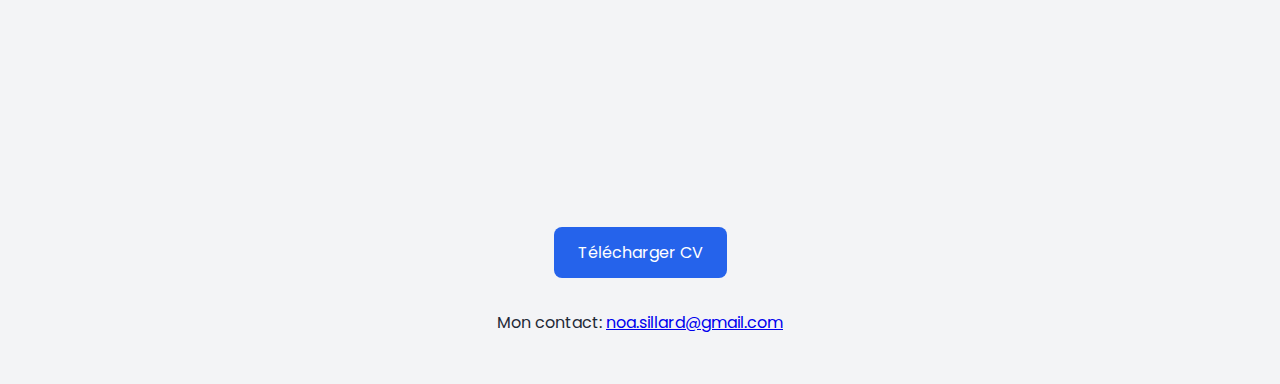
==== commit e9586a13: "update content + background color" ====
--- a/index.html
+++ b/index.html
@@ -11,10 +11,10 @@
     <link rel="stylesheet" href="style/main.css">
     <link rel="stylesheet" href="style/header.css">
     <link rel="stylesheet" href="style/about.css">
+    <link rel="stylesheet" href="style/experience.css">
+    <link rel="stylesheet" href="style/projects.css">
     <link rel="stylesheet" href="style/skills.css">
     <link rel="stylesheet" href="style/formation.css">
-    <link rel="stylesheet" href="style/experience.css">
-    <link rel="stylesheet" href="style/projects.css">
     <link rel="stylesheet" href="style/testimonials.css">
     <link rel="stylesheet" href="style/footer.css">
     <link rel="stylesheet" href="https://fonts.googleapis.com/css2?family=Poppins:wght@300;400;500;600;700&display=swap">
@@ -23,10 +23,10 @@
     <div id="header-container"></div>
     <main>
         <div id="about-container"></div>
+        <div id="experience-container"></div>
+        <div id="projects-container"></div>
         <div id="formation-container"></div>
         <div id="skills-container"></div>
-        <div id="experience-container"></div>
-        <div id="projects-container"></div>
         <div id="testimonials-container"></div>
     </main>
     <div id="footer-container"></div>
--- a/style/experience.css
+++ b/style/experience.css
@@ -1,3 +1,7 @@
+section.experience{
+    background-color: var(--gray-light);
+}
+
 .experience-grid {
     display: grid;
     grid-template-columns: repeat(auto-fit, minmax(300px, 1fr));
--- a/style/skills.css
+++ b/style/skills.css
@@ -1,5 +1,5 @@
 .skills {
-    background-color: var(--gray-light);
+    /*background-color: var(--gray-light);*/
 }
 
 .skills-grid {
--- a/style/footer.css
+++ b/style/footer.css
@@ -1,7 +1,6 @@
 .footer {
     background-color: var(--gray-light);
-    padding: 3rem 0;
-    margin-top: 4rem;
+    padding: 7rem 0 3rem 0;
 }
 
 .footer-content {
